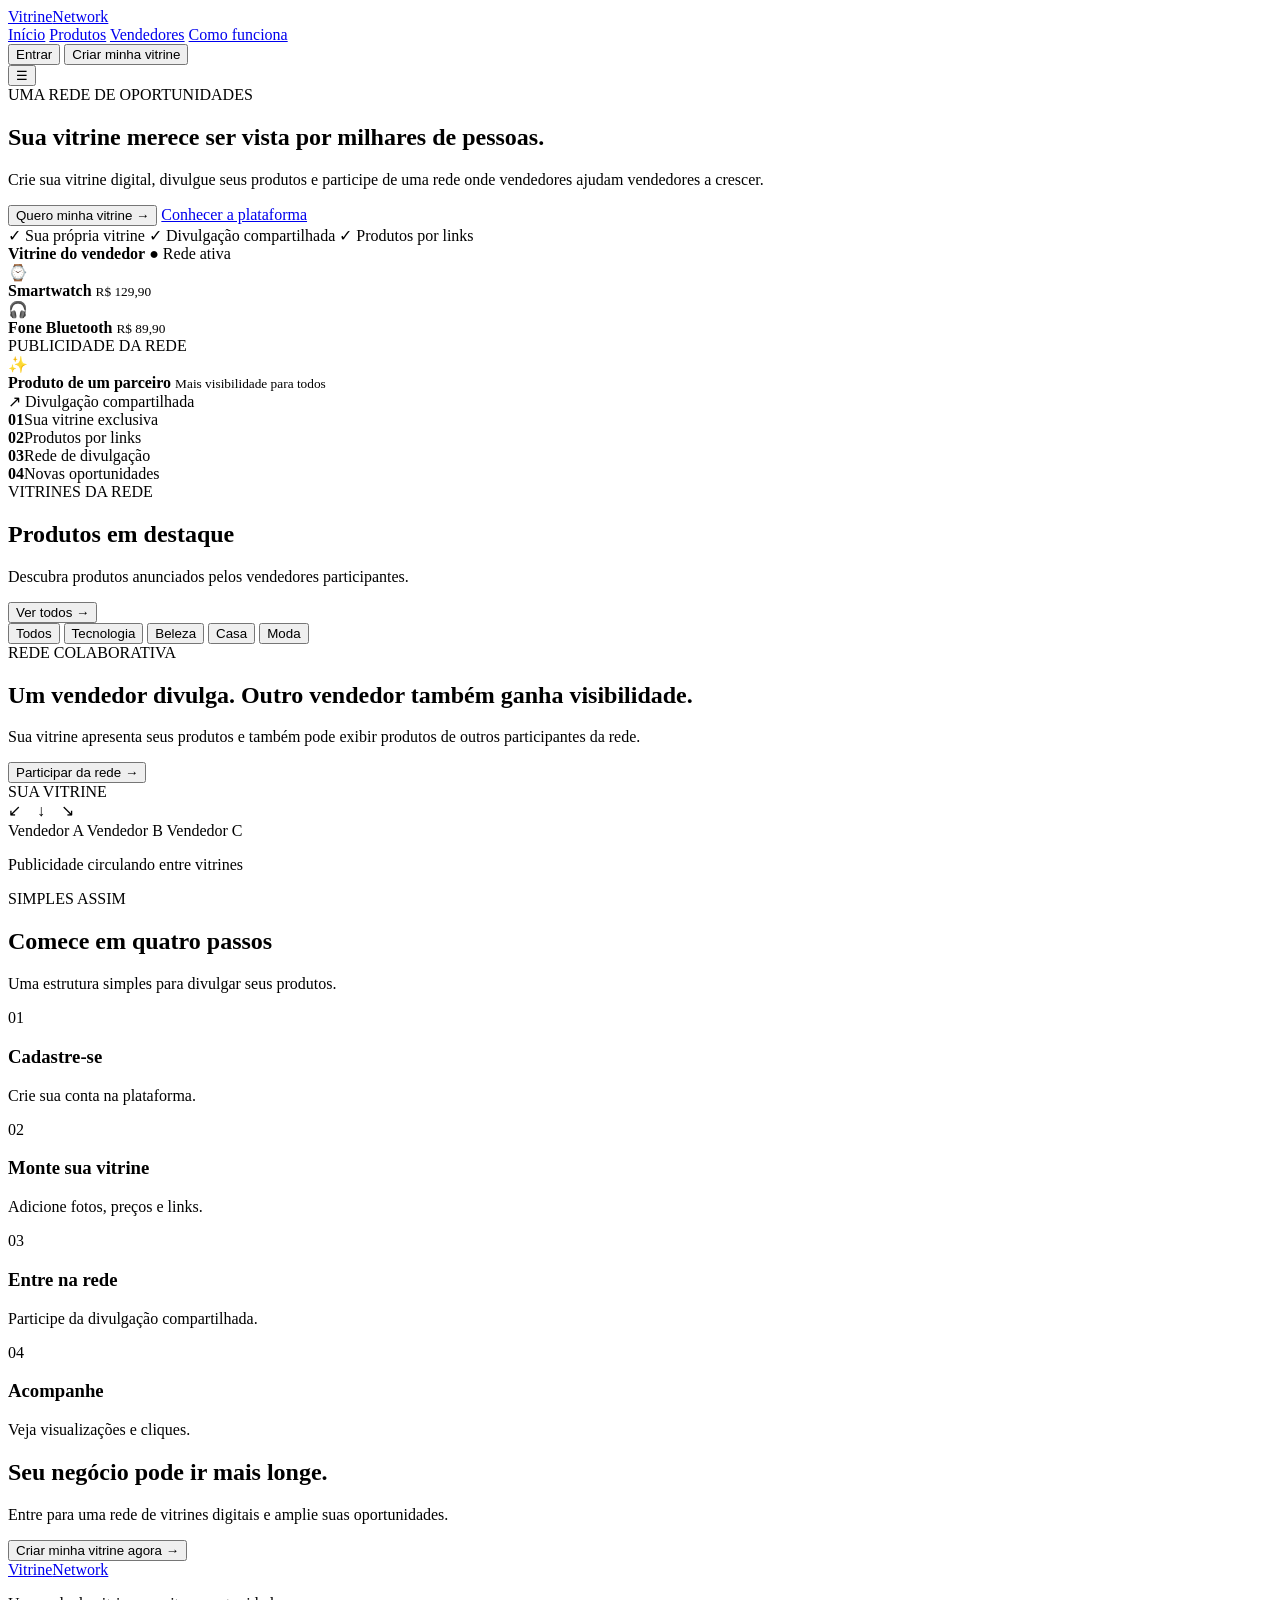
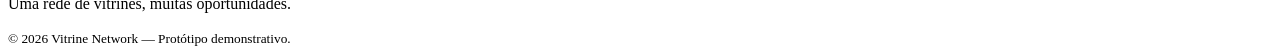
==== public/index.html @ 92d399d6 "Create index.html" ====
<!DOCTYPE html>
<html lang="pt-BR">
<head>
  <meta charset="UTF-8">
  <meta name="viewport" content="width=device-width, initial-scale=1.0">
  <title>Vitrine Network | Sua vitrine, nossa rede</title>
  <link rel="stylesheet" href="style.css">
  <link rel="preconnect" href="https://fonts.googleapis.com">
  <link rel="preconnect" href="https://fonts.gstatic.com" crossorigin>
  <link href="https://fonts.googleapis.com/css2?family=Inter:wght@400;500;600;700;800&display=swap" rel="stylesheet">
</head>
<body>

<header class="header">
  <a href="#" class="logo">Vitrine<span>Network</span></a>

  <nav>
    <a href="#inicio">Início</a>
    <a href="#produtos">Produtos</a>
    <a href="#vendedores">Vendedores</a>
    <a href="#sobre">Como funciona</a>
  </nav>

  <div class="header-actions">
    <button class="btn-outline" onclick="entrar()">Entrar</button>
    <button class="btn-primary" onclick="cadastrar()">Criar minha vitrine</button>
  </div>

  <button class="menu-mobile" onclick="toggleMenu()">☰</button>
</header>

<main>
  <section class="hero" id="inicio">
    <div class="hero-content">
      <span class="tag">UMA REDE DE OPORTUNIDADES</span>
      <h1>Sua vitrine merece ser vista por <span>milhares de pessoas.</span></h1>
      <p>
        Crie sua vitrine digital, divulgue seus produtos e participe
        de uma rede onde vendedores ajudam vendedores a crescer.
      </p>
      <div class="hero-buttons">
        <button class="btn-primary btn-large" onclick="cadastrar()">
          Quero minha vitrine →
        </button>
        <a href="#sobre" class="btn-outline btn-large">Conhecer a plataforma</a>
      </div>
      <div class="hero-info">
        <span>✓ Sua própria vitrine</span>
        <span>✓ Divulgação compartilhada</span>
        <span>✓ Produtos por links</span>
      </div>
    </div>

    <div class="hero-visual">
      <div class="visual-card">
        <div class="visual-top">
          <strong>Vitrine do vendedor</strong>
          <span class="online">● Rede ativa</span>
        </div>
        <div class="visual-products">
          <div class="mini-product">
            <div class="mini-image">⌚</div>
            <strong>Smartwatch</strong>
            <small>R$ 129,90</small>
          </div>
          <div class="mini-product">
            <div class="mini-image">🎧</div>
            <strong>Fone Bluetooth</strong>
            <small>R$ 89,90</small>
          </div>
        </div>
        <div class="shared-ad">
          <span>PUBLICIDADE DA REDE</span>
          <div>
            <span class="ad-icon">✨</span>
            <div>
              <strong>Produto de um parceiro</strong>
              <small>Mais visibilidade para todos</small>
            </div>
          </div>
        </div>
      </div>
      <div class="floating-label">↗ Divulgação compartilhada</div>
    </div>
  </section>

  <section class="stats">
    <div><strong>01</strong><span>Sua vitrine exclusiva</span></div>
    <div><strong>02</strong><span>Produtos por links</span></div>
    <div><strong>03</strong><span>Rede de divulgação</span></div>
    <div><strong>04</strong><span>Novas oportunidades</span></div>
  </section>

  <section class="section" id="produtos">
    <div class="section-heading">
      <div>
        <span class="tag">VITRINES DA REDE</span>
        <h2>Produtos em destaque</h2>
        <p>Descubra produtos anunciados pelos vendedores participantes.</p>
      </div>
      <button class="btn-outline" onclick="verProdutos()">Ver todos →</button>
    </div>

    <div class="filters">
      <button class="filter active" onclick="filtrar('Todos', this)">Todos</button>
      <button class="filter" onclick="filtrar('Tecnologia', this)">Tecnologia</button>
      <button class="filter" onclick="filtrar('Beleza', this)">Beleza</button>
      <button class="filter" onclick="filtrar('Casa', this)">Casa</button>
      <button class="filter" onclick="filtrar('Moda', this)">Moda</button>
    </div>

    <div class="product-grid" id="productGrid"></div>
  </section>

  <section class="network-section" id="vendedores">
    <div>
      <span class="tag">REDE COLABORATIVA</span>
      <h2>Um vendedor divulga. Outro vendedor também ganha visibilidade.</h2>
      <p>
        Sua vitrine apresenta seus produtos e também pode exibir
        produtos de outros participantes da rede.
      </p>
      <button class="btn-primary" onclick="cadastrar()">Participar da rede →</button>
    </div>
    <div class="network-demo">
      <div class="network-node main-node">SUA VITRINE</div>
      <div class="network-lines">↙　↓　↘</div>
      <div class="network-others">
        <span>Vendedor A</span>
        <span>Vendedor B</span>
        <span>Vendedor C</span>
      </div>
      <p>Publicidade circulando entre vitrines</p>
    </div>
  </section>

  <section class="section how-section" id="sobre">
    <div class="section-heading centered">
      <span class="tag">SIMPLES ASSIM</span>
      <h2>Comece em quatro passos</h2>
      <p>Uma estrutura simples para divulgar seus produtos.</p>
    </div>
    <div class="steps">
      <article><span>01</span><h3>Cadastre-se</h3><p>Crie sua conta na plataforma.</p></article>
      <article><span>02</span><h3>Monte sua vitrine</h3><p>Adicione fotos, preços e links.</p></article>
      <article><span>03</span><h3>Entre na rede</h3><p>Participe da divulgação compartilhada.</p></article>
      <article><span>04</span><h3>Acompanhe</h3><p>Veja visualizações e cliques.</p></article>
    </div>
  </section>

  <section class="cta">
    <h2>Seu negócio pode ir mais longe.</h2>
    <p>Entre para uma rede de vitrines digitais e amplie suas oportunidades.</p>
    <button class="btn-light" onclick="cadastrar()">Criar minha vitrine agora →</button>
  </section>
</main>

<footer>
  <a href="#" class="logo">Vitrine<span>Network</span></a>
  <p>Uma rede de vitrines, muitas oportunidades.</p>
  <small>© 2026 Vitrine Network — Protótipo demonstrativo.</small>
</footer>

<div id="notice" class="notice"></div>

<script src="app.js"></script>
</body>
</html>
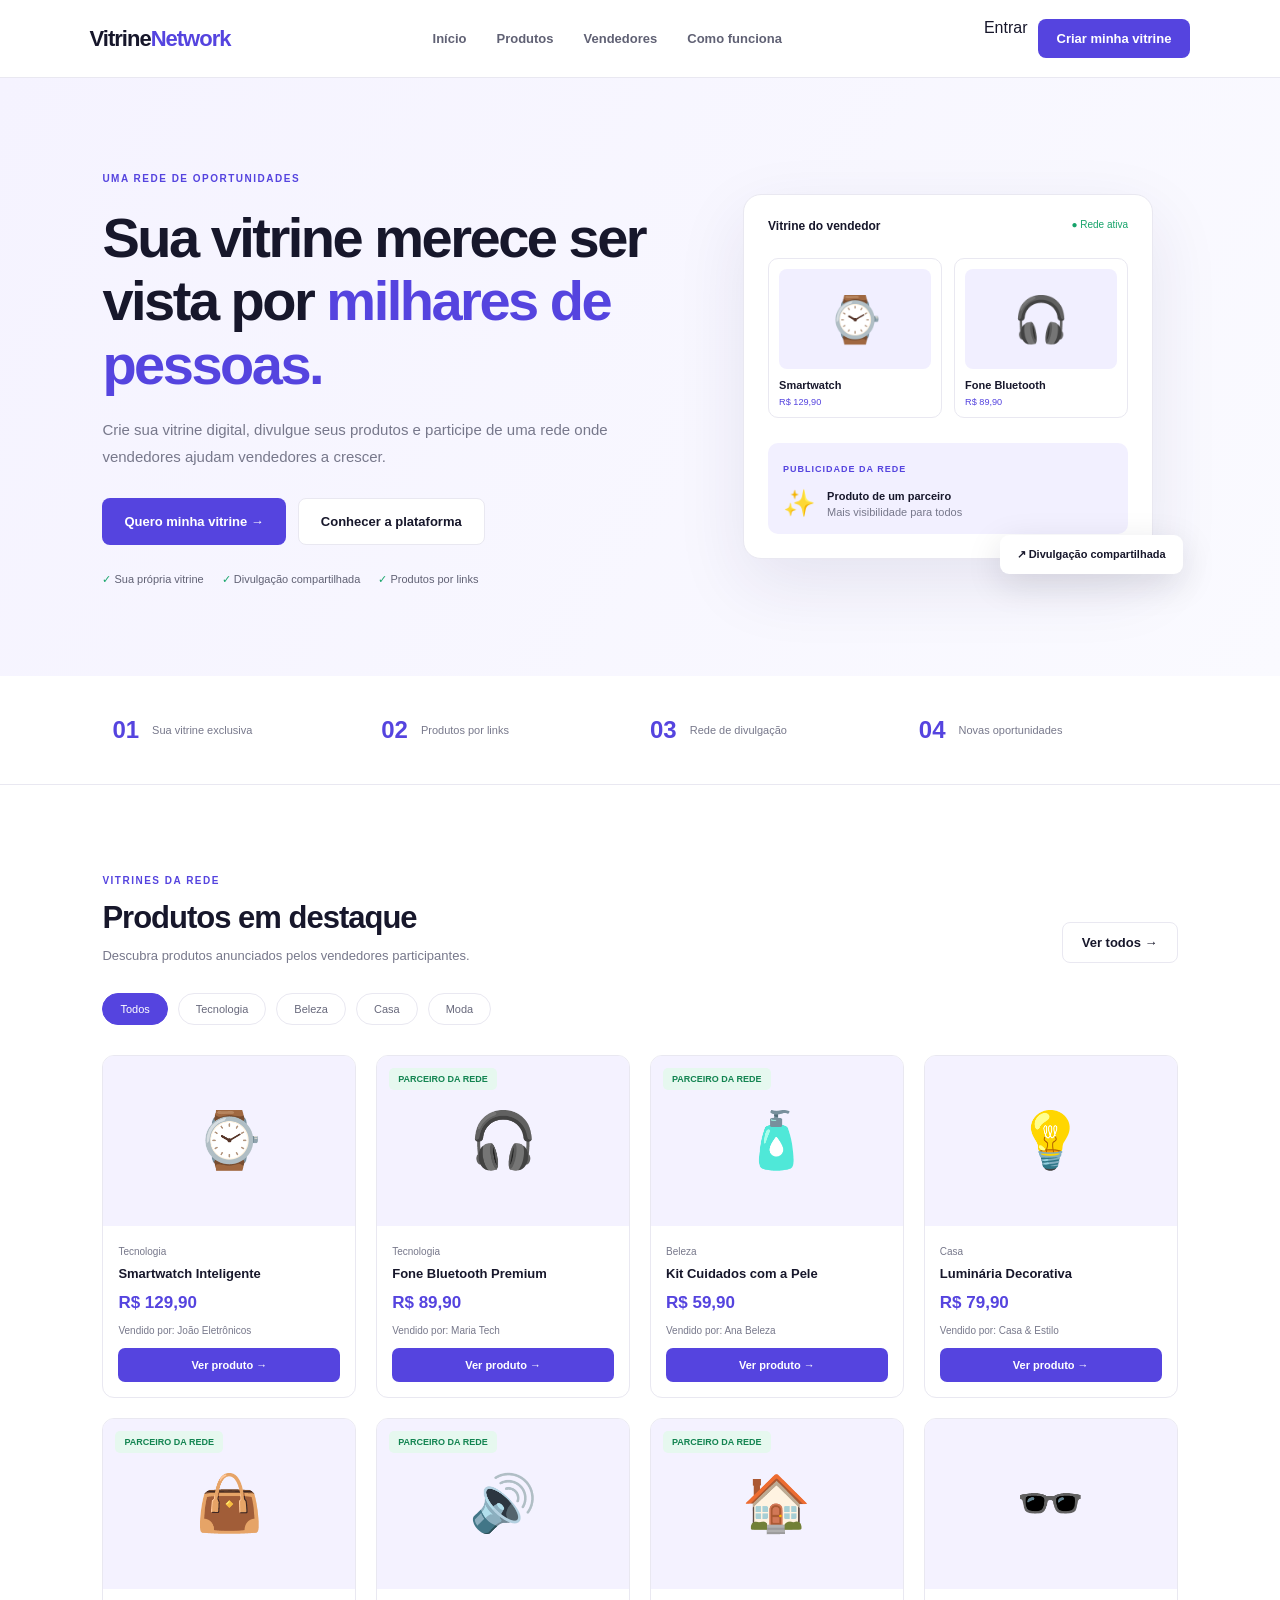
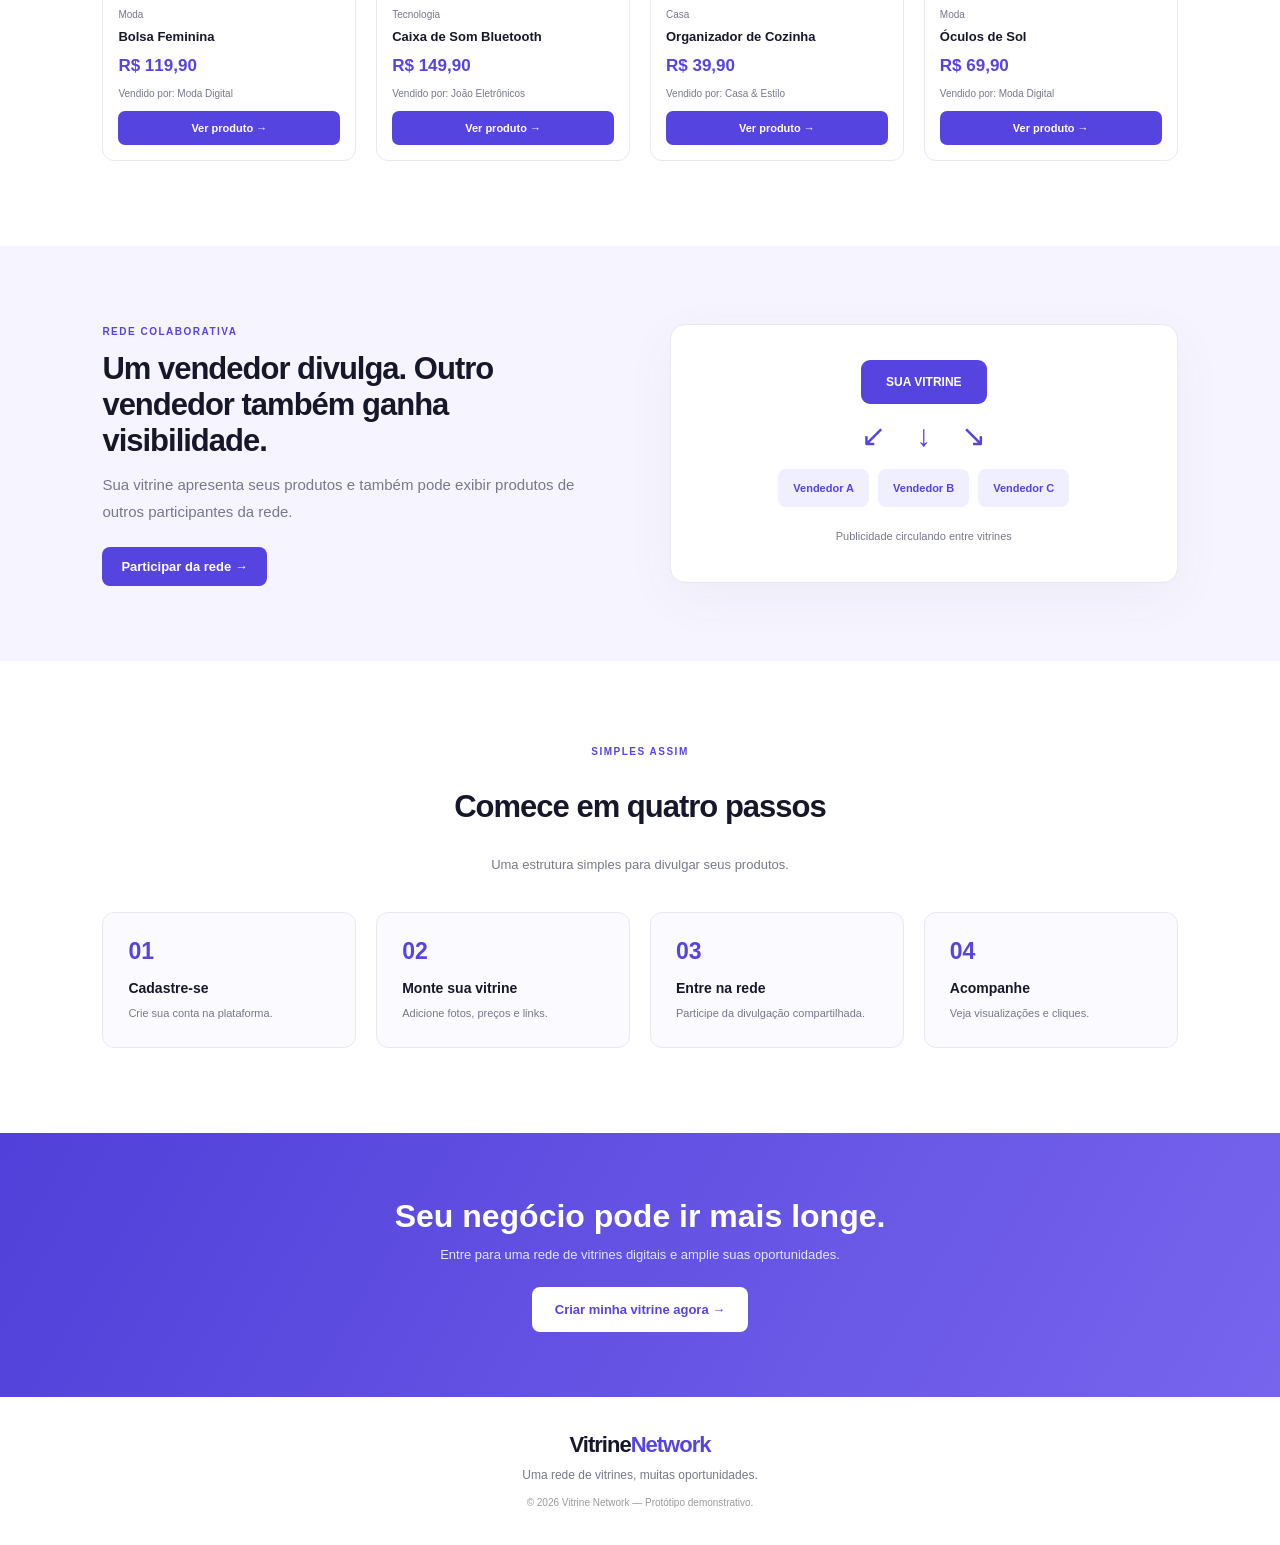
==== commit 104d36d0: "Update index.html" ====
--- a/public/index.html
+++ b/public/index.html
@@ -22,8 +22,12 @@
   </nav>
 
   <div class="header-actions">
-    <button class="btn-outline" onclick="entrar()">Entrar</button>
-    <button class="btn-primary" onclick="cadastrar()">Criar minha vitrine</button>
+    <a href="/login.html" class="btn-secondary">
+     Entrar
+    </a>
+    <a href="/cadastro.html" class="btn-primary">
+     Criar minha vitrine
+    </a>
   </div>
 
   <button class="menu-mobile" onclick="toggleMenu()">☰</button>
--- a/public/style.css
+++ b/public/style.css
@@ -0,0 +1,851 @@
+
+* {
+  margin: 0;
+  padding: 0;
+  box-sizing: border-box;
+}
+
+:root {
+  --primary: #5544df;
+  --primary-dark: #4031bb;
+  --dark: #17172b;
+  --muted: #77788b;
+  --background: #f7f7fc;
+  --white: #ffffff;
+  --border: #e9e8f1;
+}
+
+html {
+  scroll-behavior: smooth;
+}
+
+body {
+  font-family: 'Inter', sans-serif;
+  color: var(--dark);
+  background: var(--white);
+}
+
+button, a {
+  font: inherit;
+}
+
+button {
+  cursor: pointer;
+}
+
+a {
+  text-decoration: none;
+  color: inherit;
+}
+
+.header {
+  height: 78px;
+  padding: 0 7%;
+  display: flex;
+  align-items: center;
+  justify-content: space-between;
+  background: white;
+  border-bottom: 1px solid var(--border);
+  position: sticky;
+  top: 0;
+  z-index: 10;
+}
+
+.logo {
+  font-size: 22px;
+  font-weight: 800;
+  letter-spacing: -1px;
+}
+
+.logo span {
+  color: var(--primary);
+}
+
+.header nav {
+  display: flex;
+  gap: 30px;
+}
+
+.header nav a {
+  font-size: 13px;
+  font-weight: 600;
+  color: #606174;
+}
+
+.header nav a:hover {
+  color: var(--primary);
+}
+
+.header-actions {
+  display: flex;
+  gap: 10px;
+}
+
+.btn-primary, .btn-outline, .btn-light {
+  border: none;
+  padding: 12px 19px;
+  border-radius: 8px;
+  font-weight: 700;
+  font-size: 13px;
+  transition: .2s;
+}
+
+.btn-primary {
+  background: var(--primary);
+  color: white;
+}
+
+.btn-primary:hover {
+  background: var(--primary-dark);
+  transform: translateY(-2px);
+}
+
+.btn-outline {
+  background: white;
+  color: var(--dark);
+  border: 1px solid var(--border);
+}
+
+.btn-outline:hover {
+  border-color: var(--primary);
+  color: var(--primary);
+}
+
+.btn-large {
+  padding: 15px 22px;
+}
+
+.menu-mobile {
+  display: none;
+  border: none;
+  background: transparent;
+  font-size: 25px;
+}
+
+.hero {
+  background: linear-gradient(120deg, #f5f3ff, #fafaff);
+  padding: 90px 8%;
+  display: grid;
+  grid-template-columns: 1.1fr .9fr;
+  align-items: center;
+  gap: 55px;
+  min-height: 540px;
+}
+
+.tag {
+  color: var(--primary);
+  font-weight: 800;
+  font-size: 10px;
+  letter-spacing: 1.5px;
+}
+
+.hero h1 {
+  font-size: clamp(35px, 4.4vw, 56px);
+  letter-spacing: -2.5px;
+  line-height: 1.13;
+  margin: 20px 0;
+}
+
+.hero h1 span {
+  color: var(--primary);
+}
+
+.hero-content > p, .network-section p {
+  color: var(--muted);
+  line-height: 1.8;
+  font-size: 15px;
+  max-width: 530px;
+}
+
+.hero-buttons {
+  display: flex;
+  flex-wrap: wrap;
+  gap: 12px;
+  margin-top: 28px;
+}
+
+.hero-info {
+  display: flex;
+  flex-wrap: wrap;
+  gap: 18px;
+  margin-top: 28px;
+  font-size: 11px;
+  color: #606174;
+}
+
+.hero-info span::first-letter {
+  color: #19a66c;
+}
+
+.hero-visual {
+  position: relative;
+  padding: 15px;
+}
+
+.visual-card {
+  background: white;
+  border: 1px solid var(--border);
+  border-radius: 18px;
+  padding: 24px;
+  box-shadow: 0 25px 70px #29205e18;
+  max-width: 410px;
+  margin: auto;
+}
+
+.visual-top {
+  display: flex;
+  justify-content: space-between;
+  font-size: 12px;
+}
+
+.online {
+  color: #16a36a;
+  font-size: 10px;
+}
+
+.visual-products {
+  display: grid;
+  grid-template-columns: 1fr 1fr;
+  gap: 12px;
+  margin: 25px 0;
+}
+
+.mini-product {
+  border: 1px solid var(--border);
+  border-radius: 10px;
+  padding: 10px;
+  font-size: 11px;
+}
+
+.mini-image {
+  height: 100px;
+  background: #f1efff;
+  border-radius: 8px;
+  display: grid;
+  place-items: center;
+  font-size: 45px;
+  margin-bottom: 10px;
+}
+
+.mini-product strong, .mini-product small {
+  display: block;
+}
+
+.mini-product small {
+  color: var(--primary);
+  margin-top: 6px;
+}
+
+.shared-ad {
+  background: #f2f0ff;
+  padding: 15px;
+  border-radius: 10px;
+}
+
+.shared-ad > span {
+  color: var(--primary);
+  font-size: 9px;
+  font-weight: 800;
+  letter-spacing: 1px;
+}
+
+.shared-ad > div {
+  display: flex;
+  align-items: center;
+  gap: 12px;
+  margin-top: 12px;
+}
+
+.ad-icon {
+  font-size: 26px;
+}
+
+.shared-ad strong, .shared-ad small {
+  display: block;
+  font-size: 11px;
+}
+
+.shared-ad small {
+  color: var(--muted);
+  margin-top: 4px;
+}
+
+.floating-label {
+  position: absolute;
+  bottom: 0;
+  right: -5px;
+  background: white;
+  padding: 13px 17px;
+  border-radius: 9px;
+  font-size: 11px;
+  font-weight: 700;
+  box-shadow: 0 10px 35px #17172b20;
+}
+
+.stats {
+  display: grid;
+  grid-template-columns: repeat(4, 1fr);
+  padding: 30px 8%;
+  border-bottom: 1px solid var(--border);
+}
+
+.stats div {
+  display: flex;
+  align-items: center;
+  gap: 13px;
+  padding: 10px;
+}
+
+.stats strong {
+  color: var(--primary);
+  font-size: 24px;
+}
+
+.stats span {
+  color: var(--muted);
+  font-size: 11px;
+}
+
+.section {
+  padding: 85px 8%;
+}
+
+.section-heading {
+  display: flex;
+  align-items: end;
+  justify-content: space-between;
+  gap: 20px;
+}
+
+.section-heading h2, .network-section h2 {
+  font-size: 31px;
+  letter-spacing: -1px;
+  margin: 12px 0;
+}
+
+.section-heading p {
+  font-size: 13px;
+  color: var(--muted);
+}
+
+.filters {
+  display: flex;
+  flex-wrap: wrap;
+  gap: 10px;
+  margin: 30px 0;
+}
+
+.filter {
+  background: white;
+  border: 1px solid var(--border);
+  padding: 9px 17px;
+  border-radius: 30px;
+  font-size: 11px;
+  color: #68697c;
+}
+
+.filter.active, .filter:hover {
+  background: var(--primary);
+  color: white;
+  border-color: var(--primary);
+}
+
+.product-grid {
+  display: grid;
+  grid-template-columns: repeat(4, 1fr);
+  gap: 20px;
+}
+
+.product-card {
+  border: 1px solid var(--border);
+  border-radius: 12px;
+  overflow: hidden;
+  transition: .2s;
+  background: white;
+}
+
+.product-card:hover {
+  transform: translateY(-5px);
+  box-shadow: 0 15px 35px #17172b12;
+}
+
+.product-image {
+  height: 170px;
+  background: #f4f2ff;
+  display: grid;
+  place-items: center;
+  font-size: 55px;
+  position: relative;
+}
+
+.product-image img {
+  width: 100%;
+  height: 100%;
+  object-fit: cover;
+}
+
+.product-badge {
+  position: absolute;
+  top: 12px;
+  left: 12px;
+  background: #e6f8ef;
+  color: #138451;
+  padding: 6px 9px;
+  font-size: 9px;
+  border-radius: 5px;
+  font-weight: 800;
+}
+
+.product-info {
+  padding: 15px;
+}
+
+.product-info h3 {
+  font-size: 13px;
+  margin: 7px 0;
+}
+
+.product-info .category {
+  font-size: 10px;
+  color: var(--muted);
+}
+
+.product-info .price {
+  color: var(--primary);
+  font-weight: 800;
+  font-size: 17px;
+  margin: 12px 0;
+}
+
+.product-info .seller {
+  color: var(--muted);
+  font-size: 10px;
+  margin-bottom: 12px;
+}
+
+.product-info a {
+  display: block;
+  text-align: center;
+  background: var(--primary);
+  color: white;
+  padding: 11px;
+  border-radius: 7px;
+  font-size: 11px;
+  font-weight: 700;
+}
+
+.network-section {
+  padding: 75px 8%;
+  background: #f6f5ff;
+  display: grid;
+  grid-template-columns: 1fr 1fr;
+  align-items: center;
+  gap: 60px;
+}
+
+.network-section .btn-primary {
+  margin-top: 22px;
+}
+
+.network-demo {
+  background: white;
+  border: 1px solid var(--border);
+  border-radius: 15px;
+  padding: 35px 20px;
+  text-align: center;
+  box-shadow: 0 15px 50px #29205e0d;
+}
+
+.network-node {
+  display: inline-block;
+  padding: 15px 25px;
+  background: var(--primary);
+  color: white;
+  font-weight: 800;
+  font-size: 12px;
+  border-radius: 9px;
+}
+
+.network-lines {
+  color: var(--primary);
+  font-size: 30px;
+  margin: 12px;
+}
+
+.network-others {
+  display: flex;
+  justify-content: center;
+  gap: 9px;
+  flex-wrap: wrap;
+}
+
+.network-others span {
+  background: #f0efff;
+  color: var(--primary);
+  padding: 13px 15px;
+  border-radius: 8px;
+  font-size: 11px;
+  font-weight: 700;
+}
+
+.network-demo p {
+  font-size: 11px;
+  margin: 20px auto 0;
+}
+
+.how-section {
+  background: white;
+}
+
+.centered {
+  display: flex;
+  flex-direction: column;
+  align-items: center;
+  text-align: center;
+}
+
+.steps {
+  display: grid;
+  grid-template-columns: repeat(4, 1fr);
+  gap: 20px;
+  margin-top: 40px;
+}
+
+.steps article {
+  padding: 25px;
+  background: #fafaff;
+  border: 1px solid var(--border);
+  border-radius: 12px;
+}
+
+.steps article > span {
+  color: var(--primary);
+  font-weight: 800;
+  font-size: 23px;
+}
+
+.steps h3 {
+  font-size: 14px;
+  margin: 15px 0 8px;
+}
+
+.steps p {
+  font-size: 11px;
+  color: var(--muted);
+  line-height: 1.7;
+}
+
+.cta {
+  background: linear-gradient(120deg, #5140d9, #7765ee);
+  text-align: center;
+  color: white;
+  padding: 65px 20px;
+}
+
+.cta h2 {
+  font-size: 32px;
+  margin-bottom: 12px;
+}
+
+.cta p {
+  font-size: 13px;
+  opacity: .85;
+  margin-bottom: 25px;
+}
+
+.btn-light {
+  background: white;
+  color: var(--primary);
+  padding: 15px 23px;
+}
+
+footer {
+  padding: 35px 8%;
+  text-align: center;
+}
+
+footer p {
+  font-size: 12px;
+  color: var(--muted);
+  margin: 10px 0;
+}
+
+footer small {
+  font-size: 10px;
+  color: #999;
+}
+
+.notice {
+  display: none;
+  position: fixed;
+  bottom: 25px;
+  right: 25px;
+  padding: 15px 20px;
+  background: #201b3b;
+  color: white;
+  border-radius: 9px;
+  font-size: 12px;
+  z-index: 20;
+  box-shadow: 0 10px 30px #0002;
+}
+
+@media (max-width: 900px) {
+  .header {
+    padding: 0 5%;
+  }
+
+  .header nav {
+    gap: 15px;
+  }
+
+  .header-actions .btn-outline {
+    display: none;
+  }
+
+  .hero {
+    padding: 65px 6%;
+  }
+
+  .product-grid {
+    grid-template-columns: repeat(2, 1fr);
+  }
+
+  .steps {
+    grid-template-columns: repeat(2, 1fr);
+  }
+}
+
+@media (max-width: 650px) {
+  .header {
+    height: 68px;
+  }
+
+  .header nav {
+    display: none;
+    position: absolute;
+    top: 68px;
+    left: 0;
+    right: 0;
+    background: white;
+    padding: 20px;
+    flex-direction: column;
+    border-bottom: 1px solid var(--border);
+  }
+
+  .header nav.open {
+    display: flex;
+  }
+
+  .header-actions .btn-primary {
+    padding: 10px;
+    font-size: 10px;
+  }
+
+  .menu-mobile {
+    display: block;
+  }
+
+  .hero {
+    grid-template-columns: 1fr;
+    padding: 55px 6%;
+    gap: 35px;
+  }
+
+  .hero h1 {
+    font-size: 39px;
+  }
+
+  .hero-info {
+    flex-direction: column;
+    gap: 9px;
+  }
+
+  .hero-visual {
+    padding: 5px;
+  }
+
+  .floating-label {
+    right: 0;
+  }
+
+  .stats {
+    grid-template-columns: repeat(2, 1fr);
+    padding: 20px 4%;
+  }
+
+  .section {
+    padding: 60px 5%;
+  }
+
+  .section-heading {
+    align-items: start;
+    flex-direction: column;
+  }
+
+  .section-heading h2, .network-section h2 {
+    font-size: 27px;
+  }
+
+  .product-grid {
+    gap: 10px;
+  }
+
+  .product-image {
+    height: 125px;
+  }
+
+  .product-info {
+    padding: 10px;
+  }
+
+  .network-section {
+    grid-template-columns: 1fr;
+    padding: 55px 6%;
+    gap: 30px;
+  }
+
+  .steps {
+    gap: 10px;
+  }
+
+  .steps article {
+    padding: 15px;
+  }
+
+  .cta h2 {
+    font-size: 27px;
+  }
+}
+
+
+/* Cadastro e login */
+
+.auth-page {
+  min-height: 100vh;
+  background: #f5f4fc;
+  display: flex;
+  justify-content: center;
+  align-items: center;
+  padding: 25px;
+}
+
+.auth-card {
+  background: white;
+  width: 100%;
+  max-width: 440px;
+  padding: 38px;
+  border-radius: 16px;
+  box-shadow: 0 15px 50px #17172b12;
+}
+
+.auth-card .logo {
+  display: inline-block;
+  margin-bottom: 30px;
+}
+
+.auth-card h1 {
+  font-size: 27px;
+  margin: 15px 0 10px;
+  letter-spacing: -1px;
+}
+
+.auth-card > p {
+  color: #77788b;
+  font-size: 13px;
+  line-height: 1.6;
+  margin-bottom: 25px;
+}
+
+.auth-card form label {
+  display: block;
+  font-size: 12px;
+  font-weight: 700;
+  margin: 17px 0 7px;
+}
+
+.auth-card input {
+  width: 100%;
+  border: 1px solid #e3e2ed;
+  border-radius: 8px;
+  padding: 14px;
+  font-size: 14px;
+  outline: none;
+}
+
+.auth-card input:focus {
+  border-color: #5544df;
+  box-shadow: 0 0 0 3px #5544df18;
+}
+
+.auth-button {
+  width: 100%;
+  margin-top: 23px;
+  padding: 15px;
+}
+
+.auth-button:disabled {
+  opacity: .6;
+  cursor: wait;
+}
+
+.auth-message {
+  font-size: 12px;
+  margin-top: 15px;
+  line-height: 1.5;
+}
+
+.auth-footer {
+  margin-top: 25px !important;
+  text-align: center;
+}
+
+.auth-footer a {
+  color: #5544df;
+  font-weight: 700;
+}
+
+.seller-info {
+  background: #f4f2ff;
+  border-radius: 10px;
+  padding: 20px;
+  margin: 22px 0;
+}
+
+.seller-info strong,
+.seller-info span {
+  display: block;
+}
+
+.seller-info span {
+  color: #77788b;
+  font-size: 12px;
+  margin-top: 7px;
+}
+
+.dashboard-options {
+  display: grid;
+  gap: 12px;
+}
+
+.dashboard-options div {
+  padding: 16px;
+  border: 1px solid #e9e8f1;
+  border-radius: 9px;
+}
+
+.dashboard-options strong {
+  font-size: 13px;
+}
+
+.dashboard-options p {
+  color: #77788b;
+  font-size: 11px;
+  margin-top: 7px;
+}
+
+@media(max-width: 480px) {
+  .auth-card {
+    padding: 25px;
+  }
+}
+
